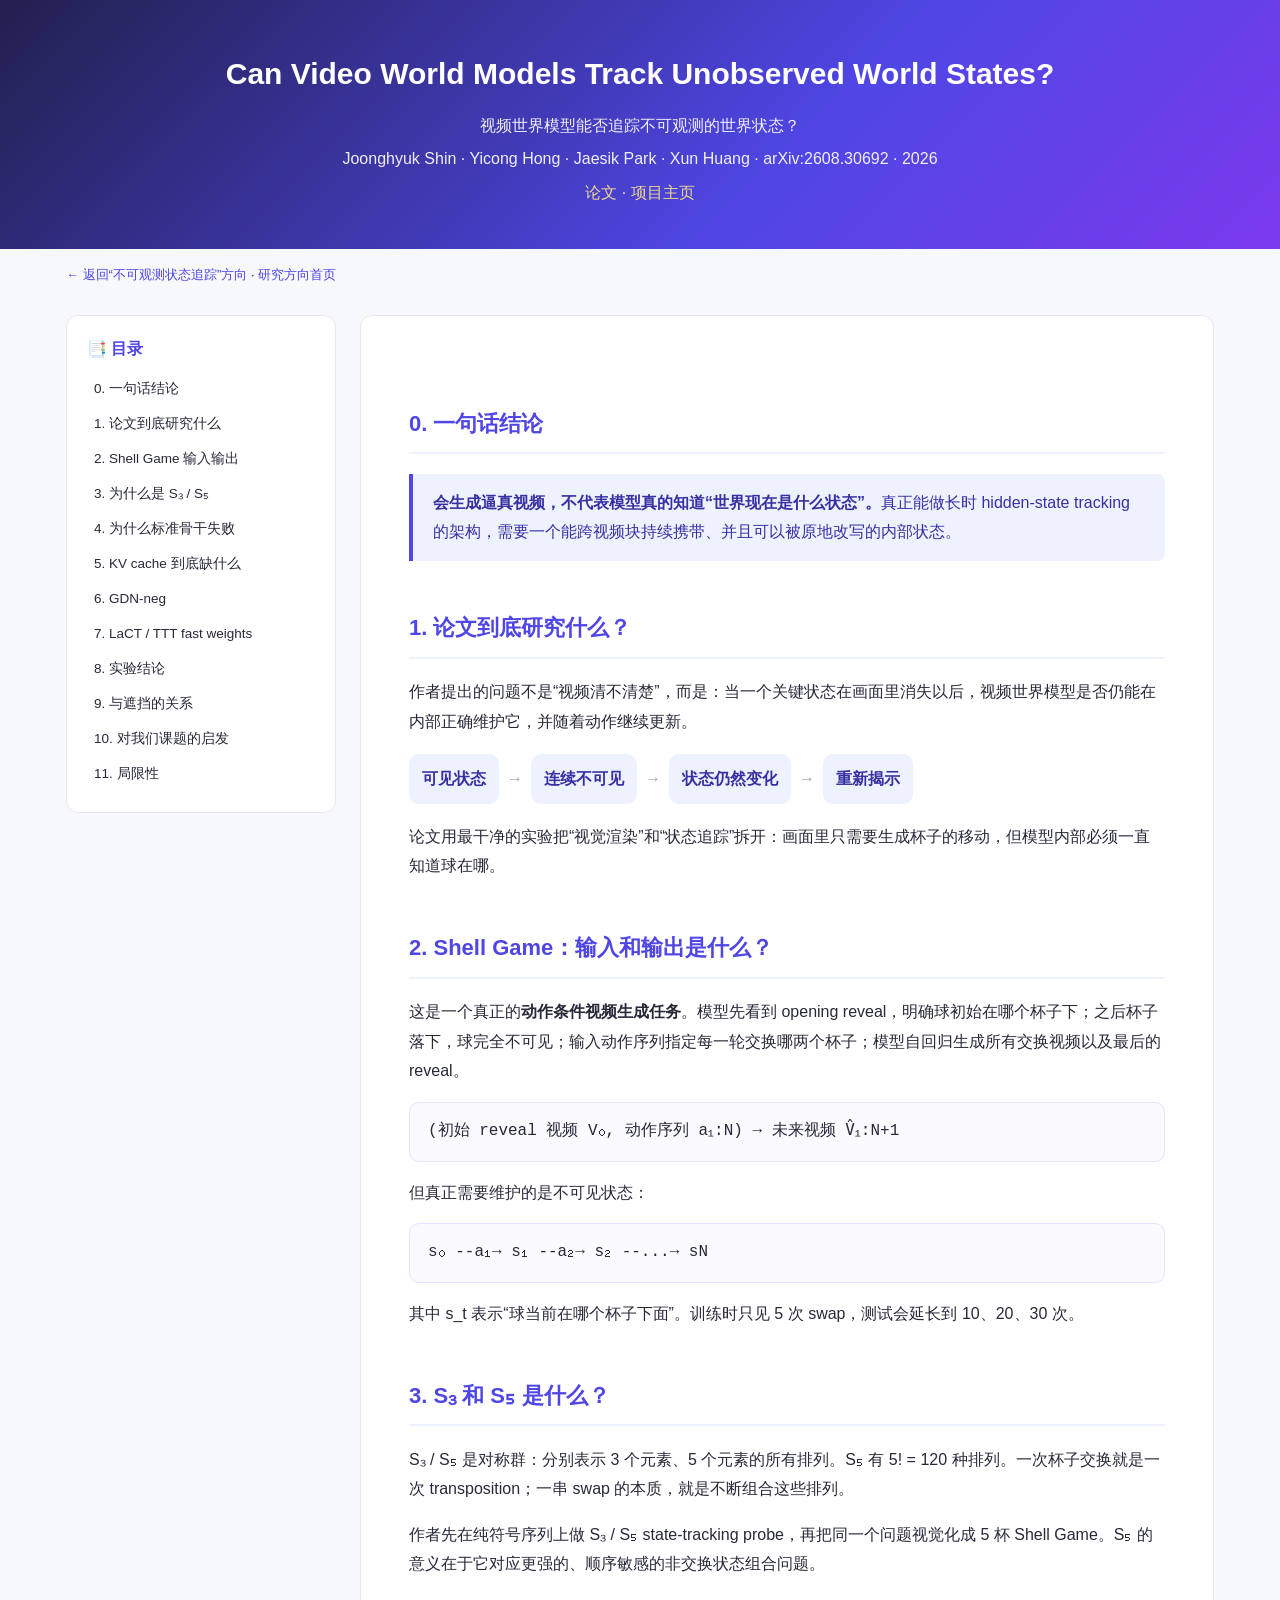
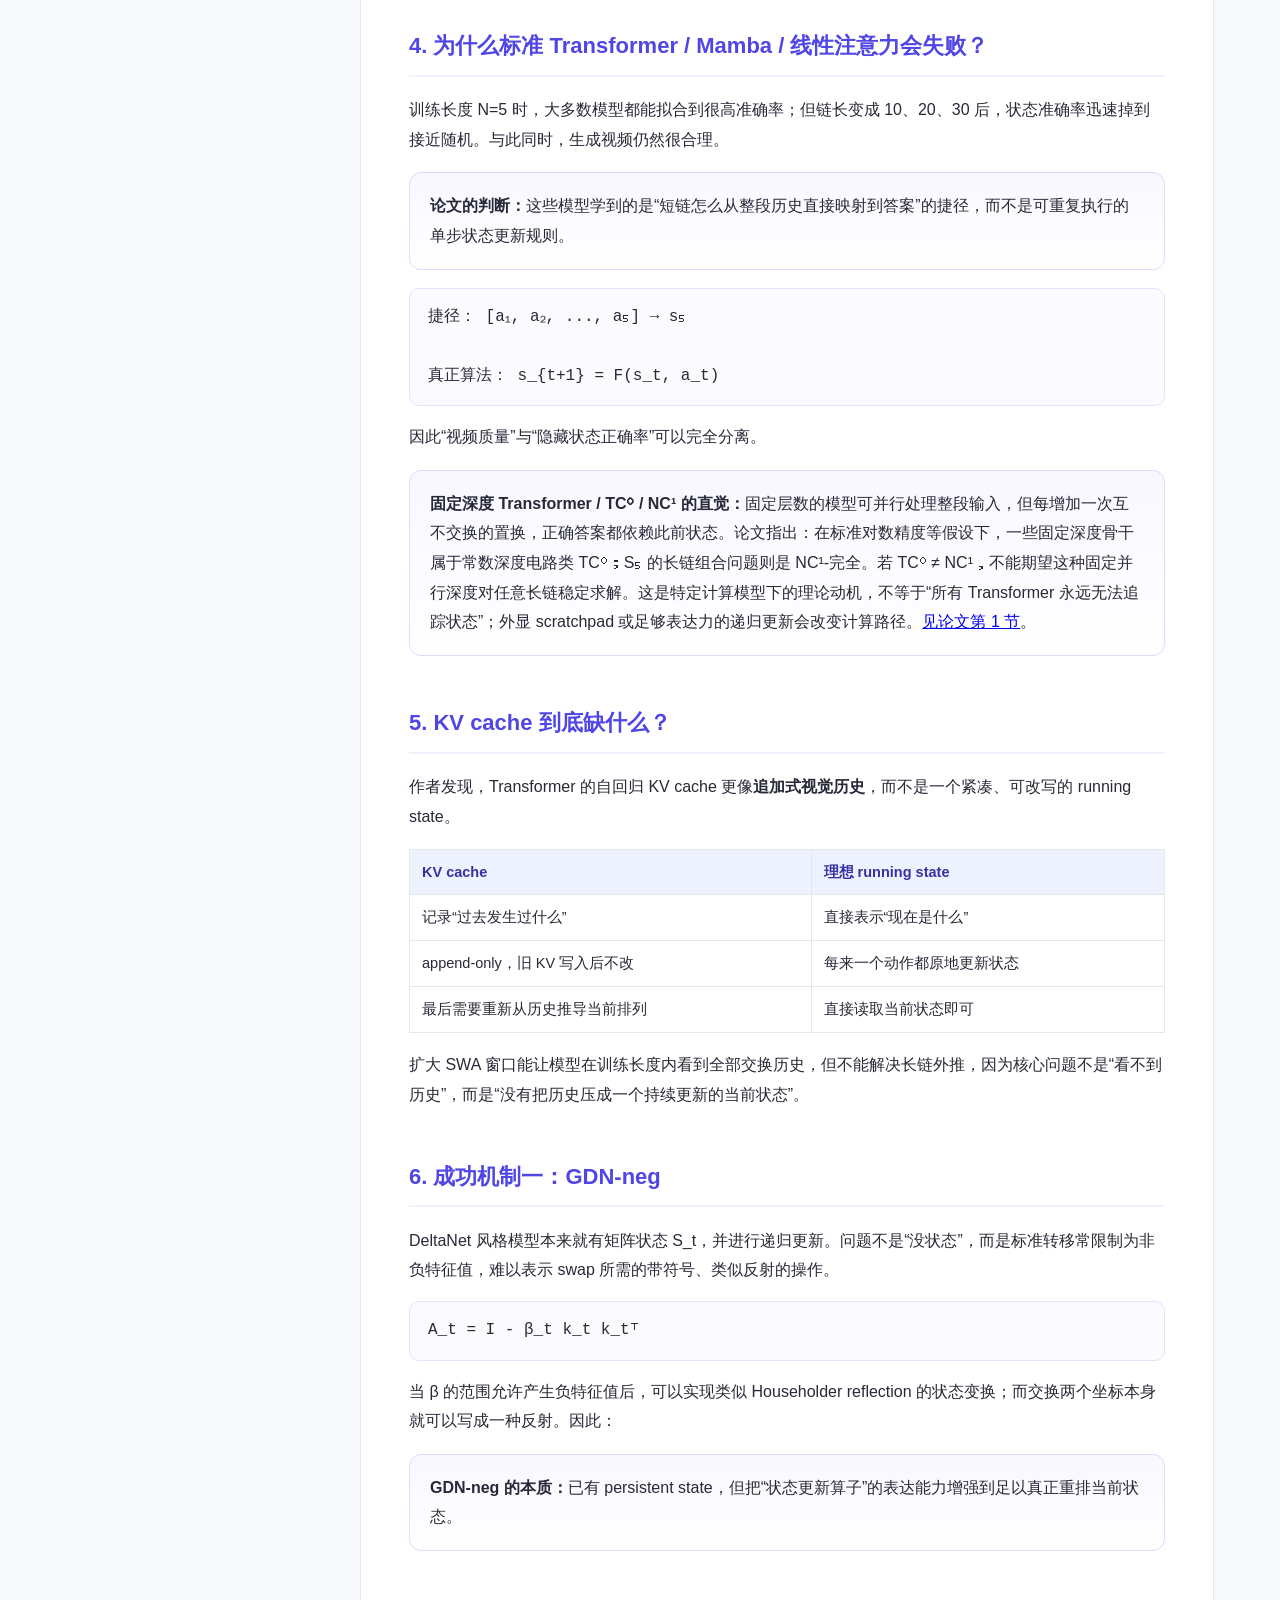
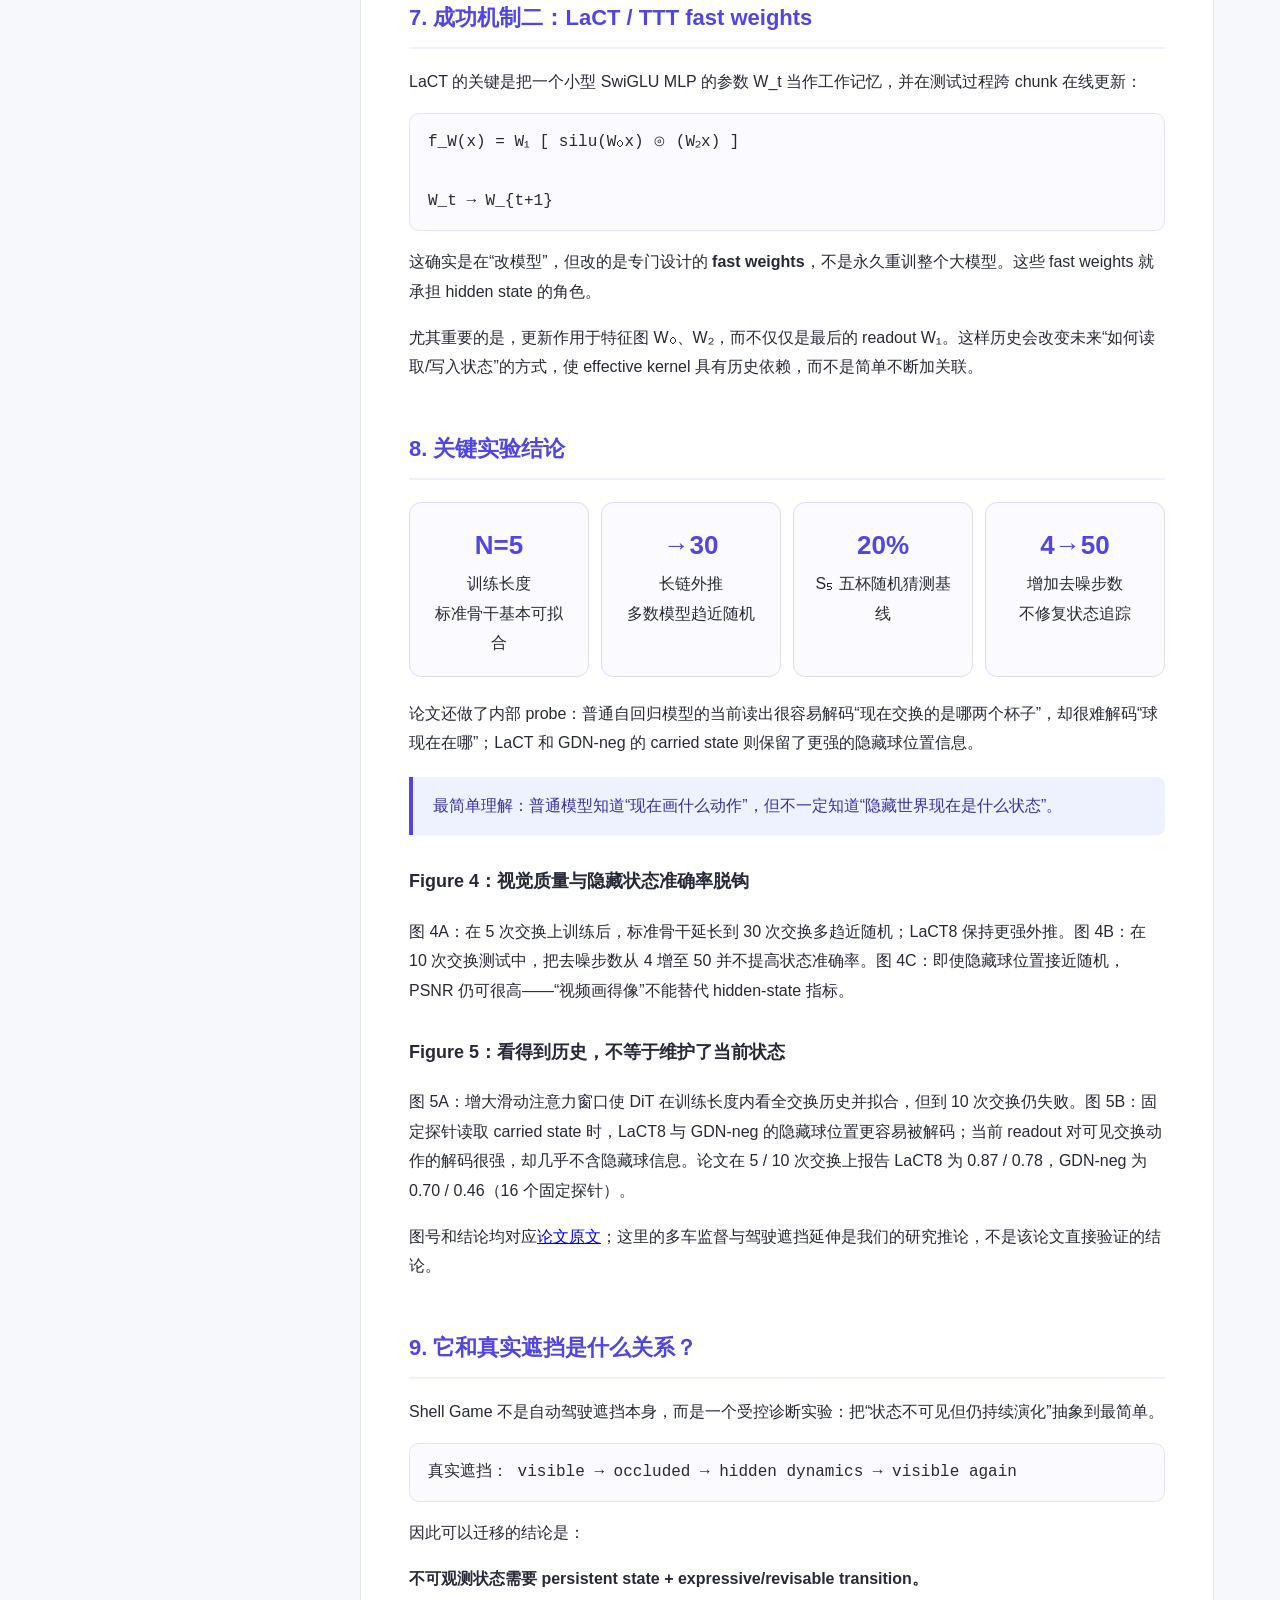
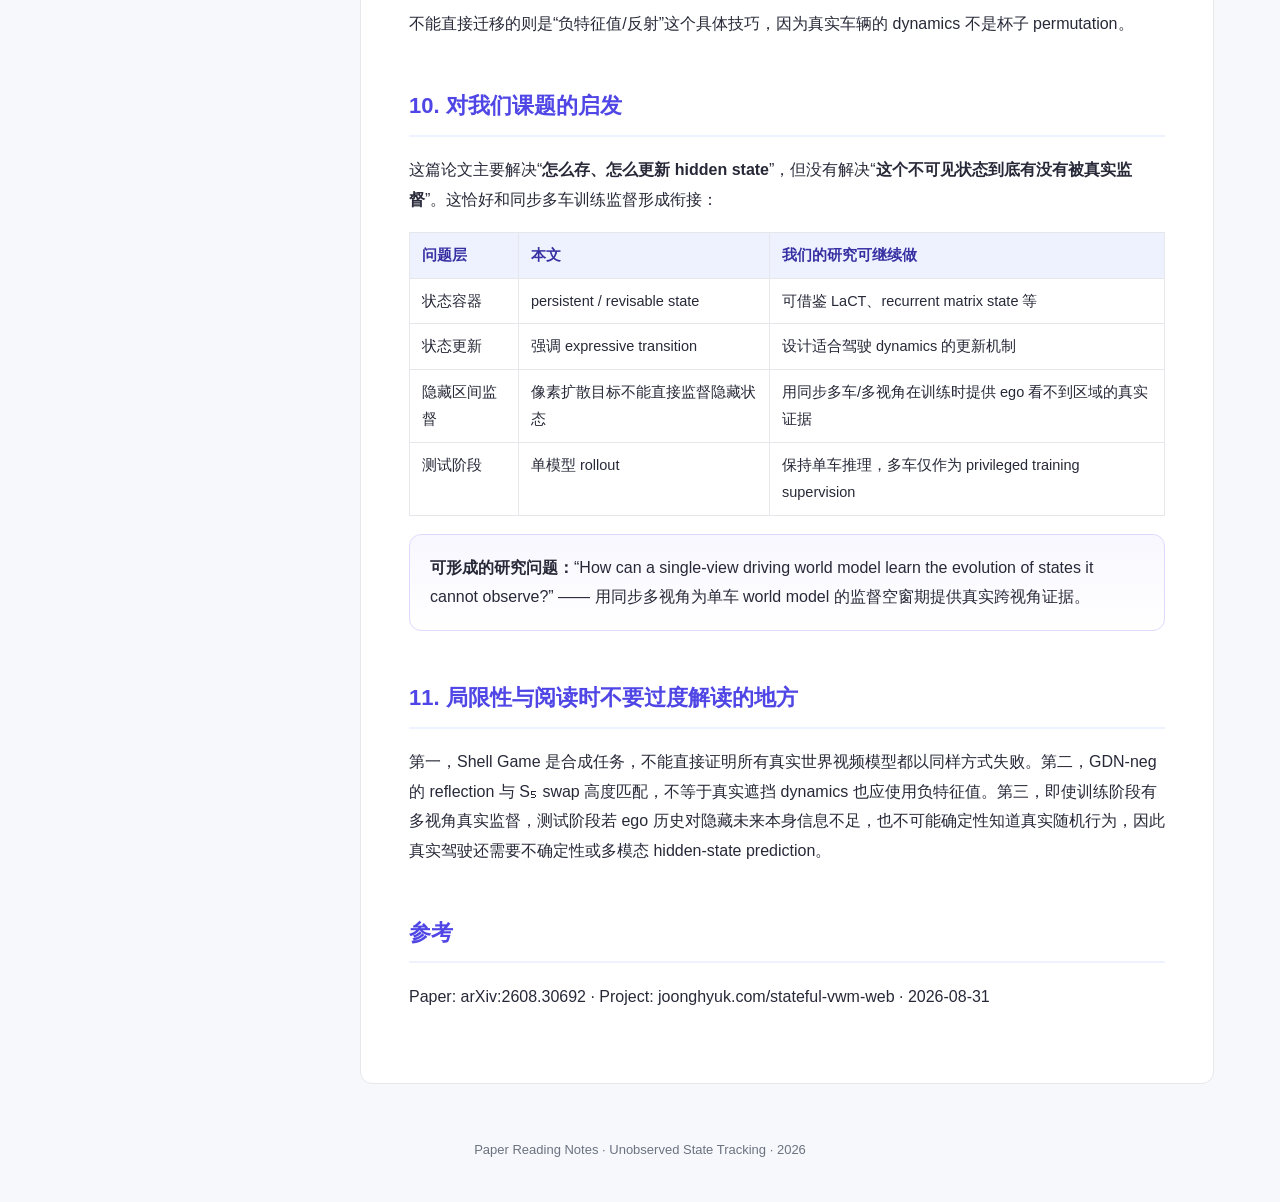
==== docs/unobserved-state/can-video-world-models-track-unobserved-world-states.html @ 90f03201 "Organize paper reading site by research direction" ====
<!DOCTYPE html>
<html lang="zh-CN">
<head>
<meta charset="UTF-8"><meta name="viewport" content="width=device-width,initial-scale=1.0">
<title>Can Video World Models Track Unobserved World States? · 论文阅读笔记</title>
<style>
:root{--a:#4f46e5;--al:#eef2ff;--t:#272938;--m:#6b7280;--b:#e5e7eb;--bg:#f7f8fb;--card:#fff}
*{box-sizing:border-box}body{margin:0;background:var(--bg);color:var(--t);font-family:-apple-system,BlinkMacSystemFont,"PingFang SC","Microsoft YaHei",sans-serif;line-height:1.85;font-size:16px}
header{background:linear-gradient(135deg,#22204e,#4f46e5 62%,#7c3aed);color:white;padding:46px 20px 38px;text-align:center}
header h1{font-size:30px;margin:0 0 9px}header p{margin:4px 0;opacity:.92}header a{color:#fde68a;text-decoration:none}
.topbar{max-width:1180px;margin:14px auto 0;padding:0 16px;font-size:13px}.topbar a{color:var(--a);text-decoration:none}
.wrap{display:flex;max-width:1180px;margin:28px auto;gap:24px;padding:0 16px;align-items:flex-start}
nav{flex:0 0 270px;position:sticky;top:20px;background:white;border:1px solid var(--b);border-radius:12px;padding:18px 20px;max-height:calc(100vh - 60px);overflow:auto}
nav strong{color:var(--a)}nav ul{list-style:none;padding:0;margin:10px 0 0}nav li{margin:4px 0}nav a{display:block;padding:3px 7px;color:var(--t);text-decoration:none;font-size:13.5px;border-radius:6px}nav a:hover{background:var(--al);color:var(--a)}
main{flex:1;min-width:0;background:white;border:1px solid var(--b);border-radius:12px;padding:40px 48px 56px}
h2{color:var(--a);font-size:22px;margin-top:2.15em;padding-bottom:8px;border-bottom:2px solid var(--al)}h3{font-size:18px;margin-top:1.7em}
blockquote{margin:1.2em 0;padding:14px 20px;background:var(--al);border-left:4px solid var(--a);border-radius:0 8px 8px 0;color:#3730a3}
table{border-collapse:collapse;width:100%;font-size:14.5px;margin:1.2em 0}th{background:var(--al);color:#3730a3}th,td{border:1px solid var(--b);padding:9px 12px;text-align:left;vertical-align:top}
.eq{background:#fafaff;border:1px solid #e4e2ff;border-radius:10px;padding:14px 18px;margin:16px 0;font-family:"SF Mono",Menlo,monospace;overflow:auto}
.flow{display:flex;flex-wrap:wrap;align-items:center;gap:8px;margin:18px 0}.node{padding:10px 13px;border-radius:10px;background:var(--al);color:#3730a3;font-weight:700}.arrow{color:#9ca3af;font-weight:700}
.stats{display:flex;flex-wrap:wrap;gap:12px;margin:22px 0}.stat{flex:1 1 180px;padding:18px;border:1px solid #dddafe;border-radius:12px;text-align:center;background:#fafaff}.stat b{display:block;font-size:26px;color:var(--a)}
.callout{padding:18px 20px;border:1px solid #dddafe;border-radius:12px;background:linear-gradient(180deg,#f8f7ff,#fff);margin:18px 0}
footer{text-align:center;color:var(--m);font-size:13px;padding:26px 0 40px}
@media(max-width:900px){.wrap{flex-direction:column}nav{position:static;width:100%;max-height:none;flex:none}main{padding:25px 20px 40px}}
</style></head>
<body>
<header>
<h1>Can Video World Models Track Unobserved World States?</h1>
<p>视频世界模型能否追踪不可观测的世界状态？</p>
<p>Joonghyuk Shin · Yicong Hong · Jaesik Park · Xun Huang · arXiv:2608.30692 · 2026</p>
<p><a href="https://arxiv.org/abs/2608.30692">论文</a> · <a href="https://joonghyuk.com/stateful-vwm-web/">项目主页</a></p>
</header>
<div class="topbar"><a href="index.html">← 返回“不可观测状态追踪”方向</a> · <a href="../index.html">研究方向首页</a></div>
<div class="wrap">
<nav><strong>📑 目录</strong><ul>
<li><a href="#s0">0. 一句话结论</a></li><li><a href="#s1">1. 论文到底研究什么</a></li><li><a href="#s2">2. Shell Game 输入输出</a></li>
<li><a href="#s3">3. 为什么是 S₃ / S₅</a></li><li><a href="#s4">4. 为什么标准骨干失败</a></li><li><a href="#s5">5. KV cache 到底缺什么</a></li>
<li><a href="#s6">6. GDN-neg</a></li><li><a href="#s7">7. LaCT / TTT fast weights</a></li><li><a href="#s8">8. 实验结论</a></li>
<li><a href="#s9">9. 与遮挡的关系</a></li><li><a href="#s10">10. 对我们课题的启发</a></li><li><a href="#s11">11. 局限性</a></li>
</ul></nav>
<main>
<h2 id="s0">0. 一句话结论</h2>
<blockquote><strong>会生成逼真视频，不代表模型真的知道“世界现在是什么状态”。</strong>真正能做长时 hidden-state tracking 的架构，需要一个能跨视频块持续携带、并且可以被原地改写的内部状态。</blockquote>

<h2 id="s1">1. 论文到底研究什么？</h2>
<p>作者提出的问题不是“视频清不清楚”，而是：当一个关键状态在画面里消失以后，视频世界模型是否仍能在内部正确维护它，并随着动作继续更新。</p>
<div class="flow"><span class="node">可见状态</span><span class="arrow">→</span><span class="node">连续不可见</span><span class="arrow">→</span><span class="node">状态仍然变化</span><span class="arrow">→</span><span class="node">重新揭示</span></div>
<p>论文用最干净的实验把“视觉渲染”和“状态追踪”拆开：画面里只需要生成杯子的移动，但模型内部必须一直知道球在哪。</p>

<h2 id="s2">2. Shell Game：输入和输出是什么？</h2>
<p>这是一个真正的<strong>动作条件视频生成任务</strong>。模型先看到 opening reveal，明确球初始在哪个杯子下；之后杯子落下，球完全不可见；输入动作序列指定每一轮交换哪两个杯子；模型自回归生成所有交换视频以及最后的 reveal。</p>
<div class="eq">(初始 reveal 视频 V₀, 动作序列 a₁:N)  →  未来视频 V̂₁:N+1</div>
<p>但真正需要维护的是不可见状态：</p>
<div class="eq">s₀  --a₁→  s₁  --a₂→  s₂  --...→  sN</div>
<p>其中 s_t 表示“球当前在哪个杯子下面”。训练时只见 5 次 swap，测试会延长到 10、20、30 次。</p>

<h2 id="s3">3. S₃ 和 S₅ 是什么？</h2>
<p>S₃ / S₅ 是对称群：分别表示 3 个元素、5 个元素的所有排列。S₅ 有 5! = 120 种排列。一次杯子交换就是一次 transposition；一串 swap 的本质，就是不断组合这些排列。</p>
<p>作者先在纯符号序列上做 S₃ / S₅ state-tracking probe，再把同一个问题视觉化成 5 杯 Shell Game。S₅ 的意义在于它对应更强的、顺序敏感的非交换状态组合问题。</p>

<h2 id="s4">4. 为什么标准 Transformer / Mamba / 线性注意力会失败？</h2>
<p>训练长度 N=5 时，大多数模型都能拟合到很高准确率；但链长变成 10、20、30 后，状态准确率迅速掉到接近随机。与此同时，生成视频仍然很合理。</p>
<div class="callout"><strong>论文的判断：</strong>这些模型学到的是“短链怎么从整段历史直接映射到答案”的捷径，而不是可重复执行的单步状态更新规则。</div>
<div class="eq">捷径： [a₁, a₂, ..., a₅] → s₅<br><br>真正算法： s_{t+1} = F(s_t, a_t)</div>
<p>因此“视频质量”与“隐藏状态正确率”可以完全分离。</p>

<div class="callout"><strong>固定深度 Transformer / TC⁰ / NC¹ 的直觉：</strong>固定层数的模型可并行处理整段输入，但每增加一次互不交换的置换，正确答案都依赖此前状态。论文指出：在标准对数精度等假设下，一些固定深度骨干属于常数深度电路类 TC⁰；S₅ 的长链组合问题则是 NC¹-完全。若 TC⁰ ≠ NC¹，不能期望这种固定并行深度对任意长链稳定求解。这是特定计算模型下的理论动机，不等于“所有 Transformer 永远无法追踪状态”；外显 scratchpad 或足够表达力的递归更新会改变计算路径。<a href="https://arxiv.org/html/2608.30692#S1">见论文第 1 节</a>。</div>
<h2 id="s5">5. KV cache 到底缺什么？</h2>
<p>作者发现，Transformer 的自回归 KV cache 更像<strong>追加式视觉历史</strong>，而不是一个紧凑、可改写的 running state。</p>
<table><tr><th>KV cache</th><th>理想 running state</th></tr>
<tr><td>记录“过去发生过什么”</td><td>直接表示“现在是什么”</td></tr>
<tr><td>append-only，旧 KV 写入后不改</td><td>每来一个动作都原地更新状态</td></tr>
<tr><td>最后需要重新从历史推导当前排列</td><td>直接读取当前状态即可</td></tr></table>
<p>扩大 SWA 窗口能让模型在训练长度内看到全部交换历史，但不能解决长链外推，因为核心问题不是“看不到历史”，而是“没有把历史压成一个持续更新的当前状态”。</p>

<h2 id="s6">6. 成功机制一：GDN-neg</h2>
<p>DeltaNet 风格模型本来就有矩阵状态 S_t，并进行递归更新。问题不是“没状态”，而是标准转移常限制为非负特征值，难以表示 swap 所需的带符号、类似反射的操作。</p>
<div class="eq">A_t = I - β_t k_t k_tᵀ</div>
<p>当 β 的范围允许产生负特征值后，可以实现类似 Householder reflection 的状态变换；而交换两个坐标本身就可以写成一种反射。因此：</p>
<div class="callout"><strong>GDN-neg 的本质：</strong>已有 persistent state，但把“状态更新算子”的表达能力增强到足以真正重排当前状态。</div>

<h2 id="s7">7. 成功机制二：LaCT / TTT fast weights</h2>
<p>LaCT 的关键是把一个小型 SwiGLU MLP 的参数 W_t 当作工作记忆，并在测试过程跨 chunk 在线更新：</p>
<div class="eq">f_W(x) = W₁ [ silu(W₀x) ⊙ (W₂x) ]<br><br>W_t → W_{t+1}</div>
<p>这确实是在“改模型”，但改的是专门设计的 <strong>fast weights</strong>，不是永久重训整个大模型。这些 fast weights 就承担 hidden state 的角色。</p>
<p>尤其重要的是，更新作用于特征图 W₀、W₂，而不仅仅是最后的 readout W₁。这样历史会改变未来“如何读取/写入状态”的方式，使 effective kernel 具有历史依赖，而不是简单不断加关联。</p>

<h2 id="s8">8. 关键实验结论</h2>
<div class="stats">
<div class="stat"><b>N=5</b>训练长度<br>标准骨干基本可拟合</div>
<div class="stat"><b>→30</b>长链外推<br>多数模型趋近随机</div>
<div class="stat"><b>20%</b>S₅ 五杯随机猜测基线</div>
<div class="stat"><b>4→50</b>增加去噪步数<br>不修复状态追踪</div>
</div>
<p>论文还做了内部 probe：普通自回归模型的当前读出很容易解码“现在交换的是哪两个杯子”，却很难解码“球现在在哪”；LaCT 和 GDN-neg 的 carried state 则保留了更强的隐藏球位置信息。</p>
<blockquote>最简单理解：普通模型知道“现在画什么动作”，但不一定知道“隐藏世界现在是什么状态”。</blockquote>

<h3>Figure 4：视觉质量与隐藏状态准确率脱钩</h3>
<p>图 4A：在 5 次交换上训练后，标准骨干延长到 30 次交换多趋近随机；LaCT8 保持更强外推。图 4B：在 10 次交换测试中，把去噪步数从 4 增至 50 并不提高状态准确率。图 4C：即使隐藏球位置接近随机，PSNR 仍可很高——“视频画得像”不能替代 hidden-state 指标。</p>
<h3>Figure 5：看得到历史，不等于维护了当前状态</h3>
<p>图 5A：增大滑动注意力窗口使 DiT 在训练长度内看全交换历史并拟合，但到 10 次交换仍失败。图 5B：固定探针读取 carried state 时，LaCT8 与 GDN-neg 的隐藏球位置更容易被解码；当前 readout 对可见交换动作的解码很强，却几乎不含隐藏球信息。论文在 5 / 10 次交换上报告 LaCT8 为 0.87 / 0.78，GDN-neg 为 0.70 / 0.46（16 个固定探针）。</p>
<p>图号和结论均对应<a href="https://arxiv.org/html/2608.30692">论文原文</a>；这里的多车监督与驾驶遮挡延伸是我们的研究推论，不是该论文直接验证的结论。</p>
<h2 id="s9">9. 它和真实遮挡是什么关系？</h2>
<p>Shell Game 不是自动驾驶遮挡本身，而是一个受控诊断实验：把“状态不可见但仍持续演化”抽象到最简单。</p>
<div class="eq">真实遮挡： visible → occluded → hidden dynamics → visible again</div>
<p>因此可以迁移的结论是：</p>
<p><strong>不可观测状态需要 persistent state + expressive/revisable transition。</strong></p>
<p>不能直接迁移的则是“负特征值/反射”这个具体技巧，因为真实车辆的 dynamics 不是杯子 permutation。</p>

<h2 id="s10">10. 对我们课题的启发</h2>
<p>这篇论文主要解决“<strong>怎么存、怎么更新 hidden state</strong>”，但没有解决“<strong>这个不可见状态到底有没有被真实监督</strong>”。这恰好和同步多车训练监督形成衔接：</p>
<table>
<tr><th>问题层</th><th>本文</th><th>我们的研究可继续做</th></tr>
<tr><td>状态容器</td><td>persistent / revisable state</td><td>可借鉴 LaCT、recurrent matrix state 等</td></tr>
<tr><td>状态更新</td><td>强调 expressive transition</td><td>设计适合驾驶 dynamics 的更新机制</td></tr>
<tr><td>隐藏区间监督</td><td>像素扩散目标不能直接监督隐藏状态</td><td>用同步多车/多视角在训练时提供 ego 看不到区域的真实证据</td></tr>
<tr><td>测试阶段</td><td>单模型 rollout</td><td>保持单车推理，多车仅作为 privileged training supervision</td></tr>
</table>
<div class="callout"><strong>可形成的研究问题：</strong>“How can a single-view driving world model learn the evolution of states it cannot observe?” —— 用同步多视角为单车 world model 的监督空窗期提供真实跨视角证据。</div>

<h2 id="s11">11. 局限性与阅读时不要过度解读的地方</h2>
<p>第一，Shell Game 是合成任务，不能直接证明所有真实世界视频模型都以同样方式失败。第二，GDN-neg 的 reflection 与 S₅ swap 高度匹配，不等于真实遮挡 dynamics 也应使用负特征值。第三，即使训练阶段有多视角真实监督，测试阶段若 ego 历史对隐藏未来本身信息不足，也不可能确定性知道真实随机行为，因此真实驾驶还需要不确定性或多模态 hidden-state prediction。</p>

<h2>参考</h2>
<p>Paper: arXiv:2608.30692 · Project: joonghyuk.com/stateful-vwm-web · 2026-08-31</p>
</main></div>
<footer>Paper Reading Notes · Unobserved State Tracking · 2026</footer>
</body></html>
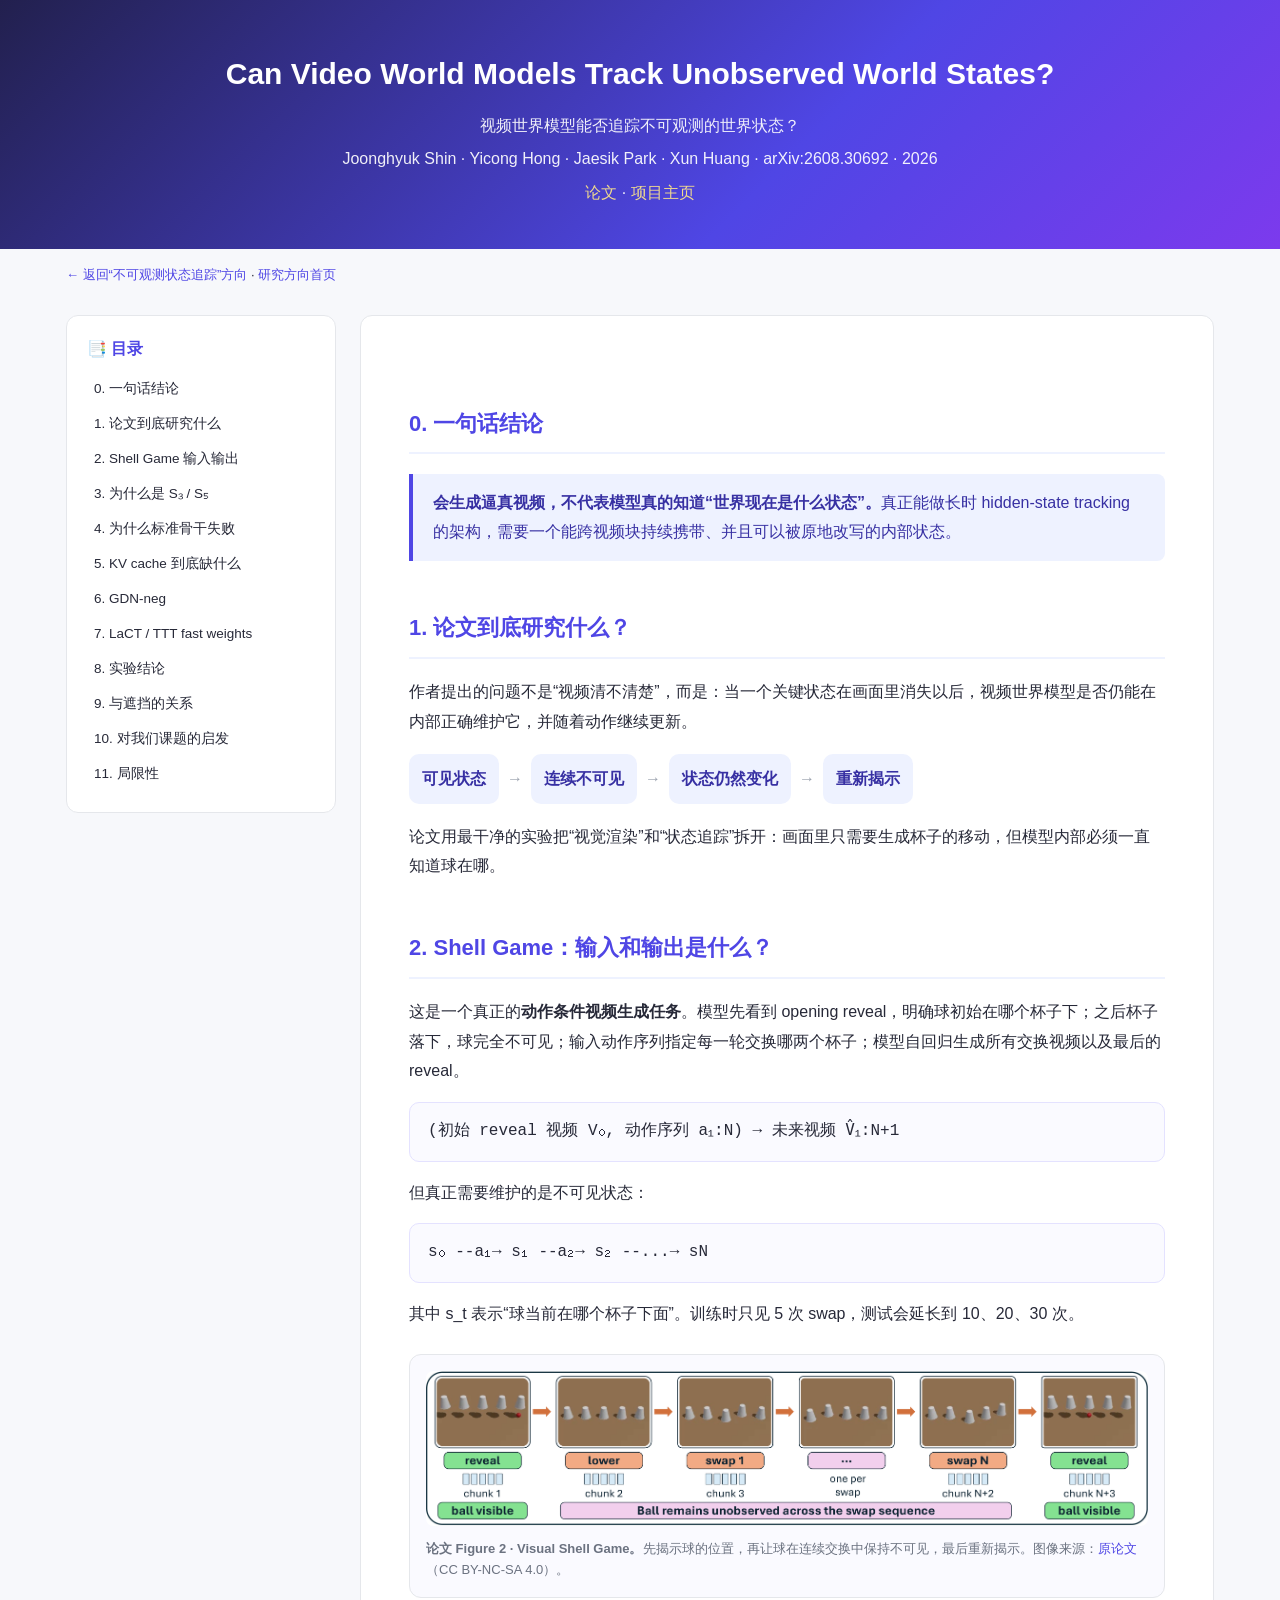
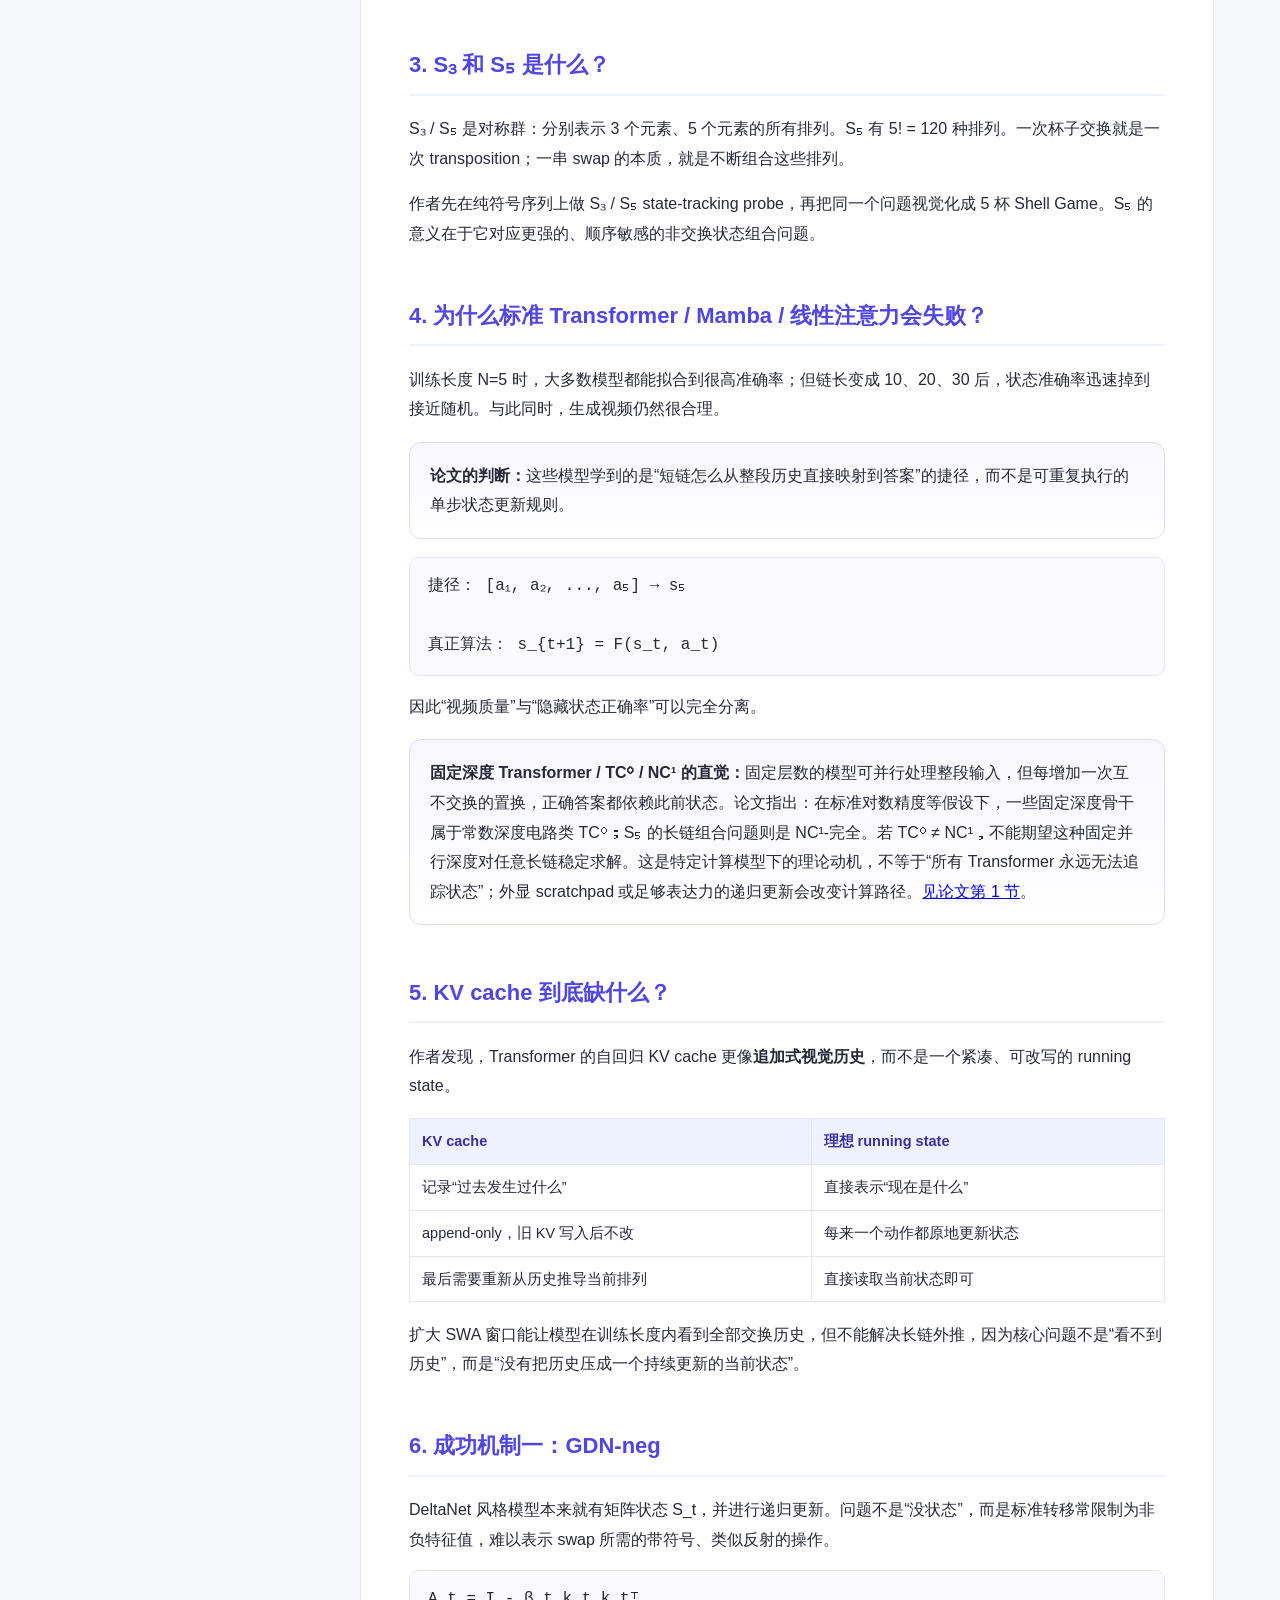
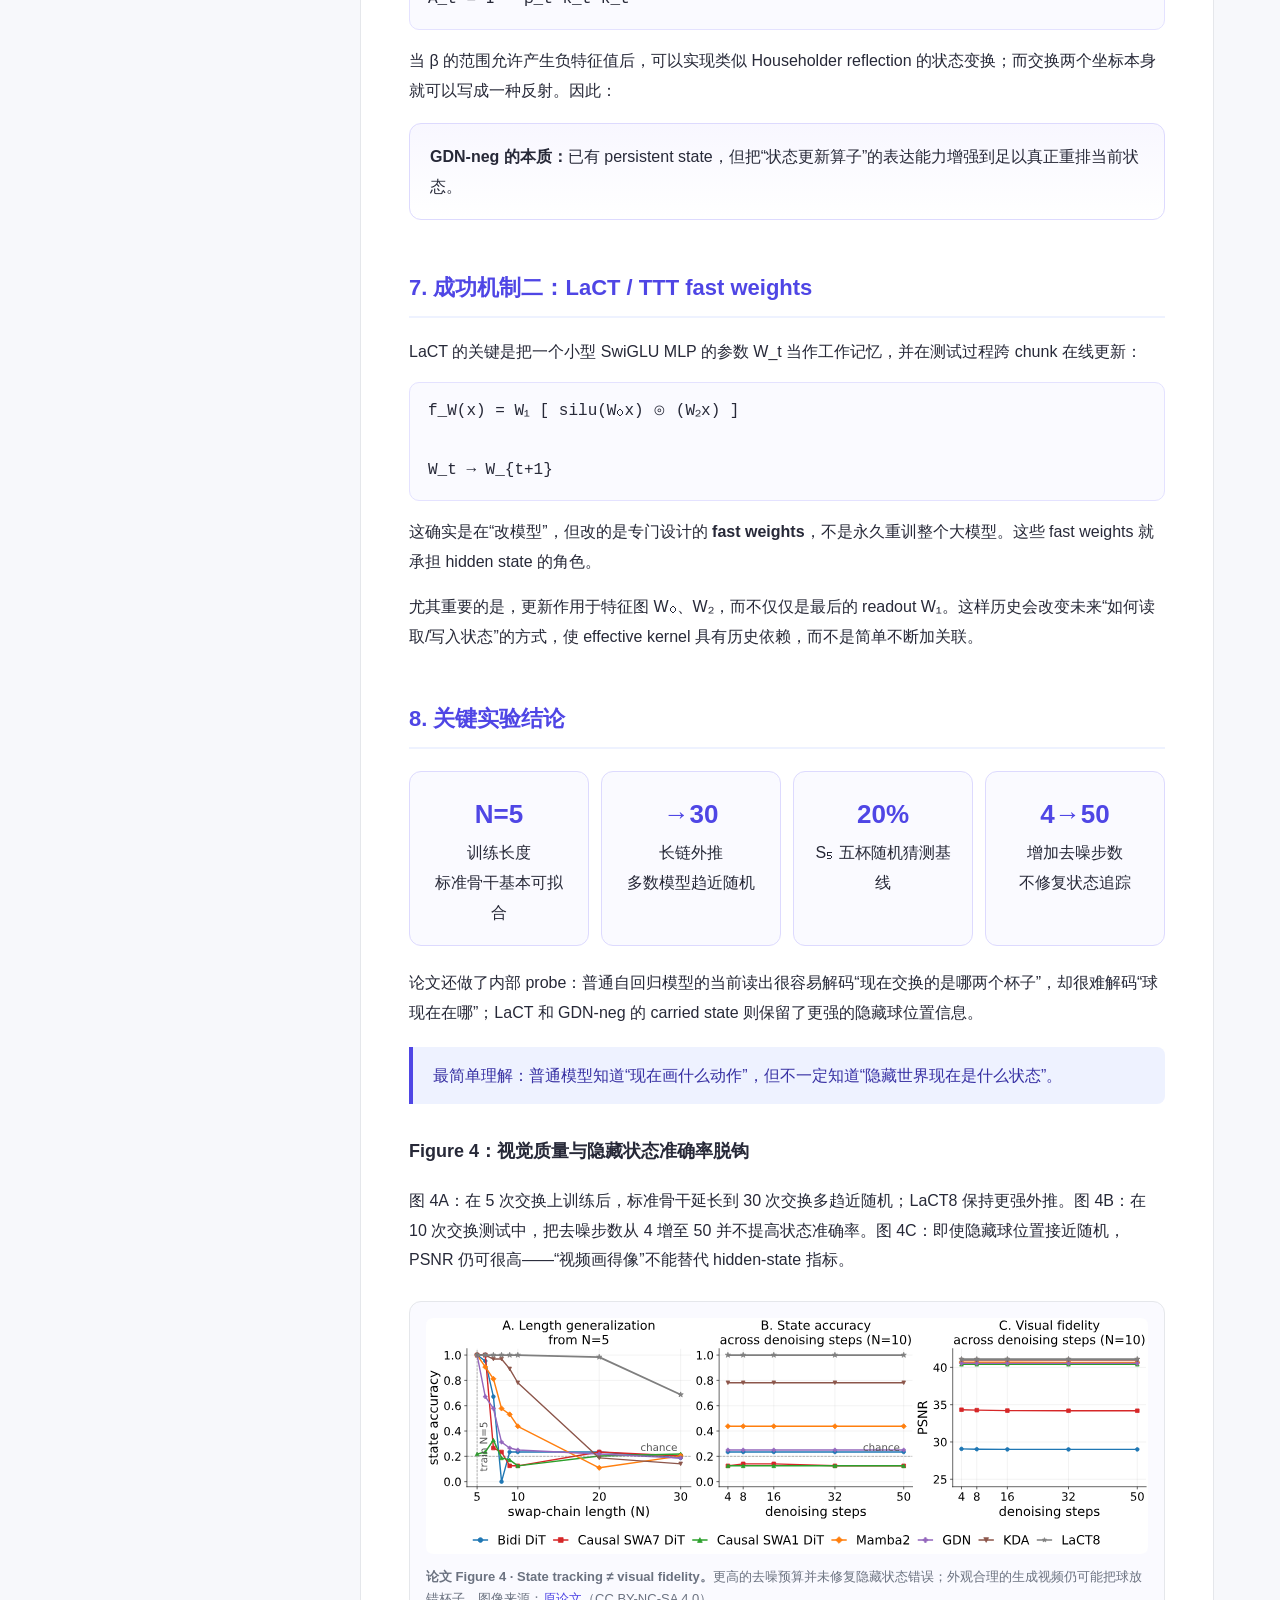
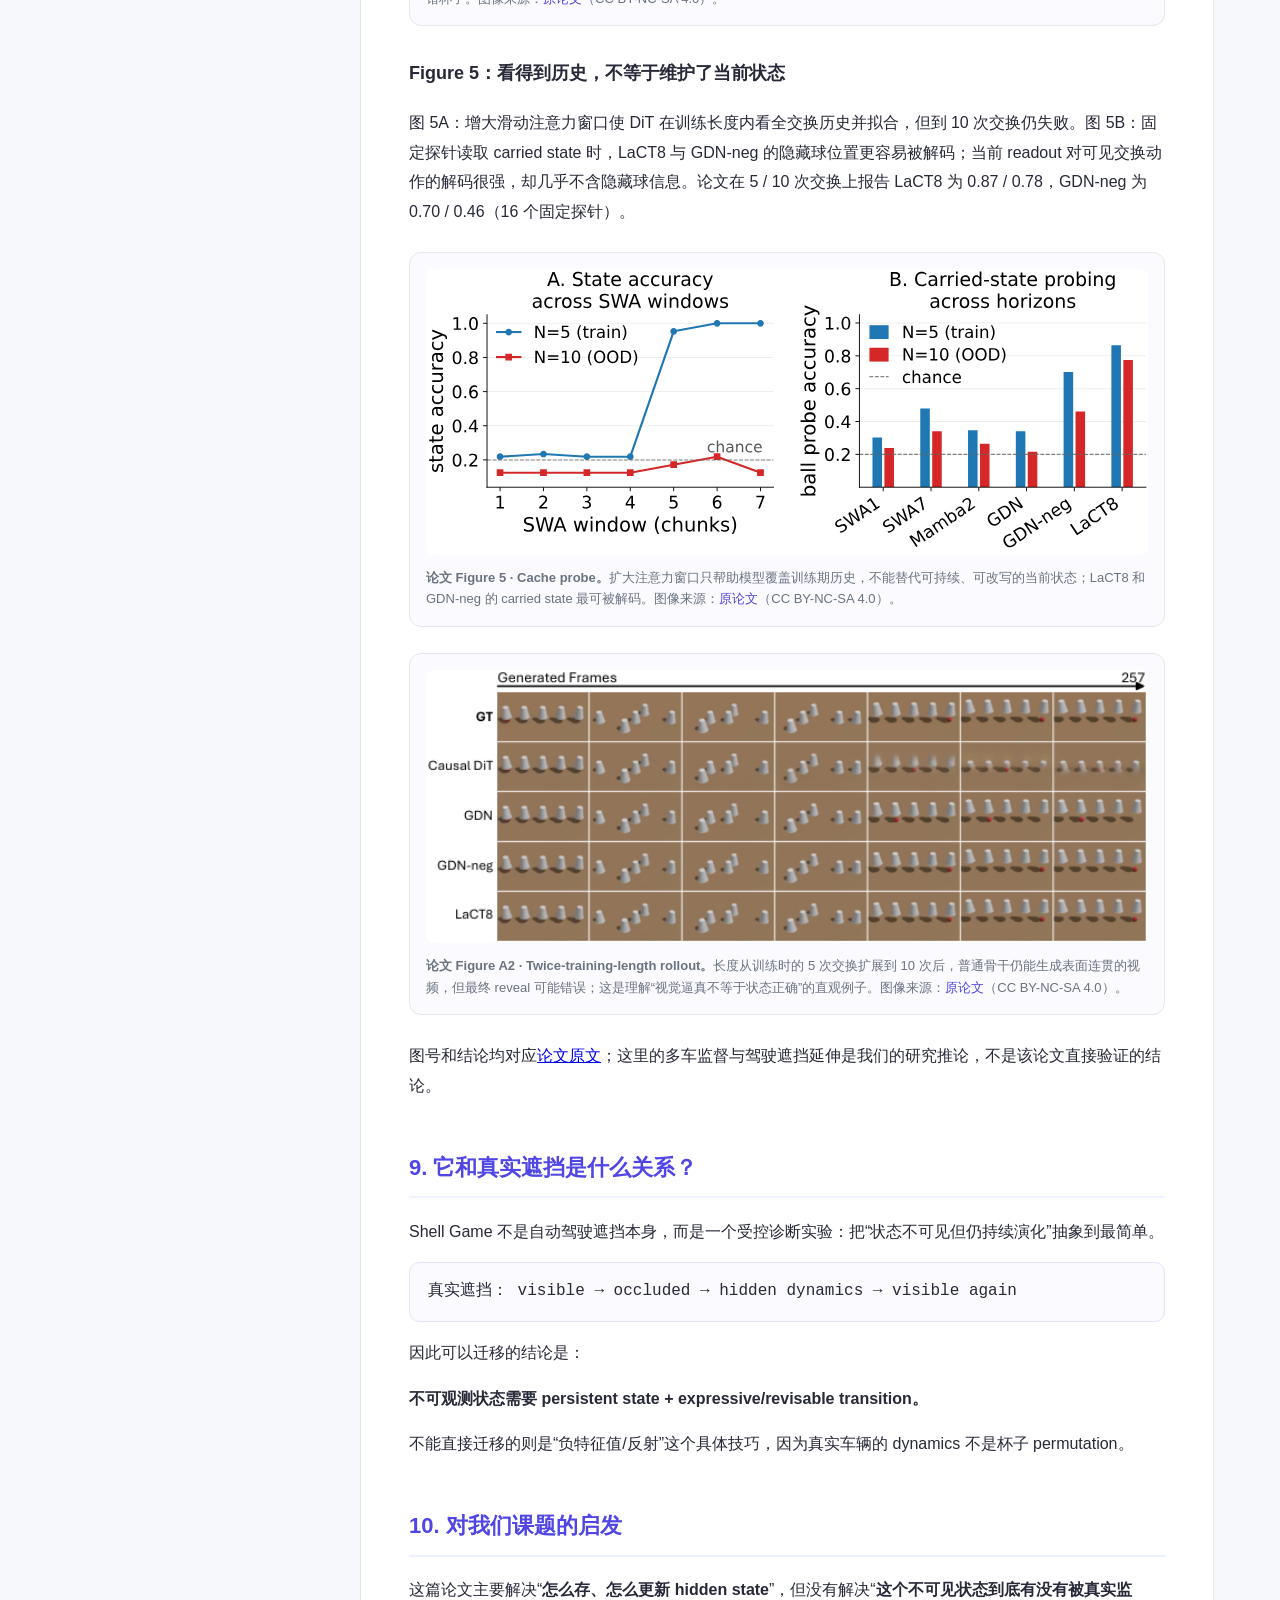
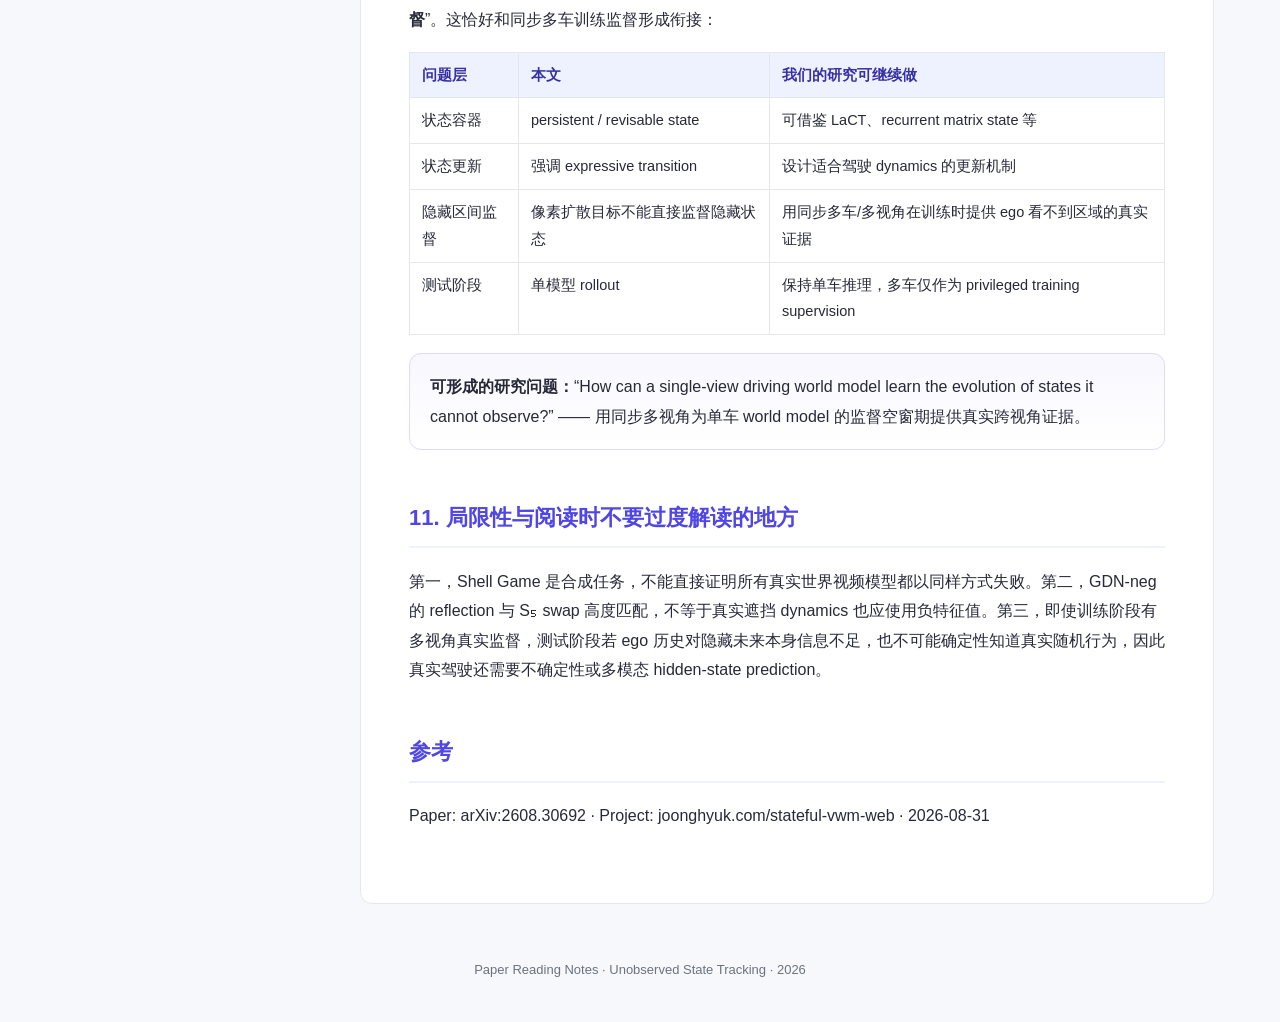
==== commit 2dbe419a: "Add paper figures to unobserved state reading page" ====
--- a/docs/unobserved-state/can-video-world-models-track-unobserved-world-states.html
+++ b/docs/unobserved-state/can-video-world-models-track-unobserved-world-states.html
@@ -20,6 +20,7 @@
 .flow{display:flex;flex-wrap:wrap;align-items:center;gap:8px;margin:18px 0}.node{padding:10px 13px;border-radius:10px;background:var(--al);color:#3730a3;font-weight:700}.arrow{color:#9ca3af;font-weight:700}
 .stats{display:flex;flex-wrap:wrap;gap:12px;margin:22px 0}.stat{flex:1 1 180px;padding:18px;border:1px solid #dddafe;border-radius:12px;text-align:center;background:#fafaff}.stat b{display:block;font-size:26px;color:var(--a)}
 .callout{padding:18px 20px;border:1px solid #dddafe;border-radius:12px;background:linear-gradient(180deg,#f8f7ff,#fff);margin:18px 0}
+figure{margin:26px auto;max-width:100%;padding:16px;background:#fafaff;border:1px solid var(--b);border-radius:12px}figure img{display:block;width:100%;height:auto;border-radius:7px}figcaption{margin-top:12px;color:var(--m);font-size:13px;line-height:1.65}figcaption a{color:var(--a);text-decoration:none}
 footer{text-align:center;color:var(--m);font-size:13px;padding:26px 0 40px}
 @media(max-width:900px){.wrap{flex-direction:column}nav{position:static;width:100%;max-height:none;flex:none}main{padding:25px 20px 40px}}
 </style></head>
@@ -53,6 +54,10 @@
 <p>但真正需要维护的是不可见状态：</p>
 <div class="eq">s₀  --a₁→  s₁  --a₂→  s₂  --...→  sN</div>
 <p>其中 s_t 表示“球当前在哪个杯子下面”。训练时只见 5 次 swap，测试会延长到 10、20、30 次。</p>
+<figure>
+<img src="images/fig2-shell-game.png" alt="Shell Game 的 reveal、隐藏交换与最终 reveal 流程">
+<figcaption><strong>论文 Figure 2 · Visual Shell Game。</strong>先揭示球的位置，再让球在连续交换中保持不可见，最后重新揭示。图像来源：<a href="https://arxiv.org/html/2608.30692#S3.F2">原论文</a>（CC BY-NC-SA 4.0）。</figcaption>
+</figure>
 
 <h2 id="s3">3. S₃ 和 S₅ 是什么？</h2>
 <p>S₃ / S₅ 是对称群：分别表示 3 个元素、5 个元素的所有排列。S₅ 有 5! = 120 种排列。一次杯子交换就是一次 transposition；一串 swap 的本质，就是不断组合这些排列。</p>
@@ -97,8 +102,20 @@
 
 <h3>Figure 4：视觉质量与隐藏状态准确率脱钩</h3>
 <p>图 4A：在 5 次交换上训练后，标准骨干延长到 30 次交换多趋近随机；LaCT8 保持更强外推。图 4B：在 10 次交换测试中，把去噪步数从 4 增至 50 并不提高状态准确率。图 4C：即使隐藏球位置接近随机，PSNR 仍可很高——“视频画得像”不能替代 hidden-state 指标。</p>
+<figure>
+<img src="images/fig4-state-vs-fidelity.svg" alt="Figure 4：状态跟踪长度泛化、去噪步数和视觉保真度的关系">
+<figcaption><strong>论文 Figure 4 · State tracking ≠ visual fidelity。</strong>更高的去噪预算并未修复隐藏状态错误；外观合理的生成视频仍可能把球放错杯子。图像来源：<a href="https://arxiv.org/html/2608.30692#S4.F4">原论文</a>（CC BY-NC-SA 4.0）。</figcaption>
+</figure>
 <h3>Figure 5：看得到历史，不等于维护了当前状态</h3>
 <p>图 5A：增大滑动注意力窗口使 DiT 在训练长度内看全交换历史并拟合，但到 10 次交换仍失败。图 5B：固定探针读取 carried state 时，LaCT8 与 GDN-neg 的隐藏球位置更容易被解码；当前 readout 对可见交换动作的解码很强，却几乎不含隐藏球信息。论文在 5 / 10 次交换上报告 LaCT8 为 0.87 / 0.78，GDN-neg 为 0.70 / 0.46（16 个固定探针）。</p>
+<figure>
+<img src="images/fig5-cache-probe.svg" alt="Figure 5：注意力窗口消融与隐藏状态可解码性">
+<figcaption><strong>论文 Figure 5 · Cache probe。</strong>扩大注意力窗口只帮助模型覆盖训练期历史，不能替代可持续、可改写的当前状态；LaCT8 和 GDN-neg 的 carried state 最可被解码。图像来源：<a href="https://arxiv.org/html/2608.30692#S4.F5">原论文</a>（CC BY-NC-SA 4.0）。</figcaption>
+</figure>
+<figure>
+<img src="images/fig-a2-rollout.png" alt="Shell Game 训练长度两倍时的模型 rollout 对比">
+<figcaption><strong>论文 Figure A2 · Twice-training-length rollout。</strong>长度从训练时的 5 次交换扩展到 10 次后，普通骨干仍能生成表面连贯的视频，但最终 reveal 可能错误；这是理解“视觉逼真不等于状态正确”的直观例子。图像来源：<a href="https://arxiv.org/html/2608.30692#A8.F2">原论文</a>（CC BY-NC-SA 4.0）。</figcaption>
+</figure>
 <p>图号和结论均对应<a href="https://arxiv.org/html/2608.30692">论文原文</a>；这里的多车监督与驾驶遮挡延伸是我们的研究推论，不是该论文直接验证的结论。</p>
 <h2 id="s9">9. 它和真实遮挡是什么关系？</h2>
 <p>Shell Game 不是自动驾驶遮挡本身，而是一个受控诊断实验：把“状态不可见但仍持续演化”抽象到最简单。</p>
